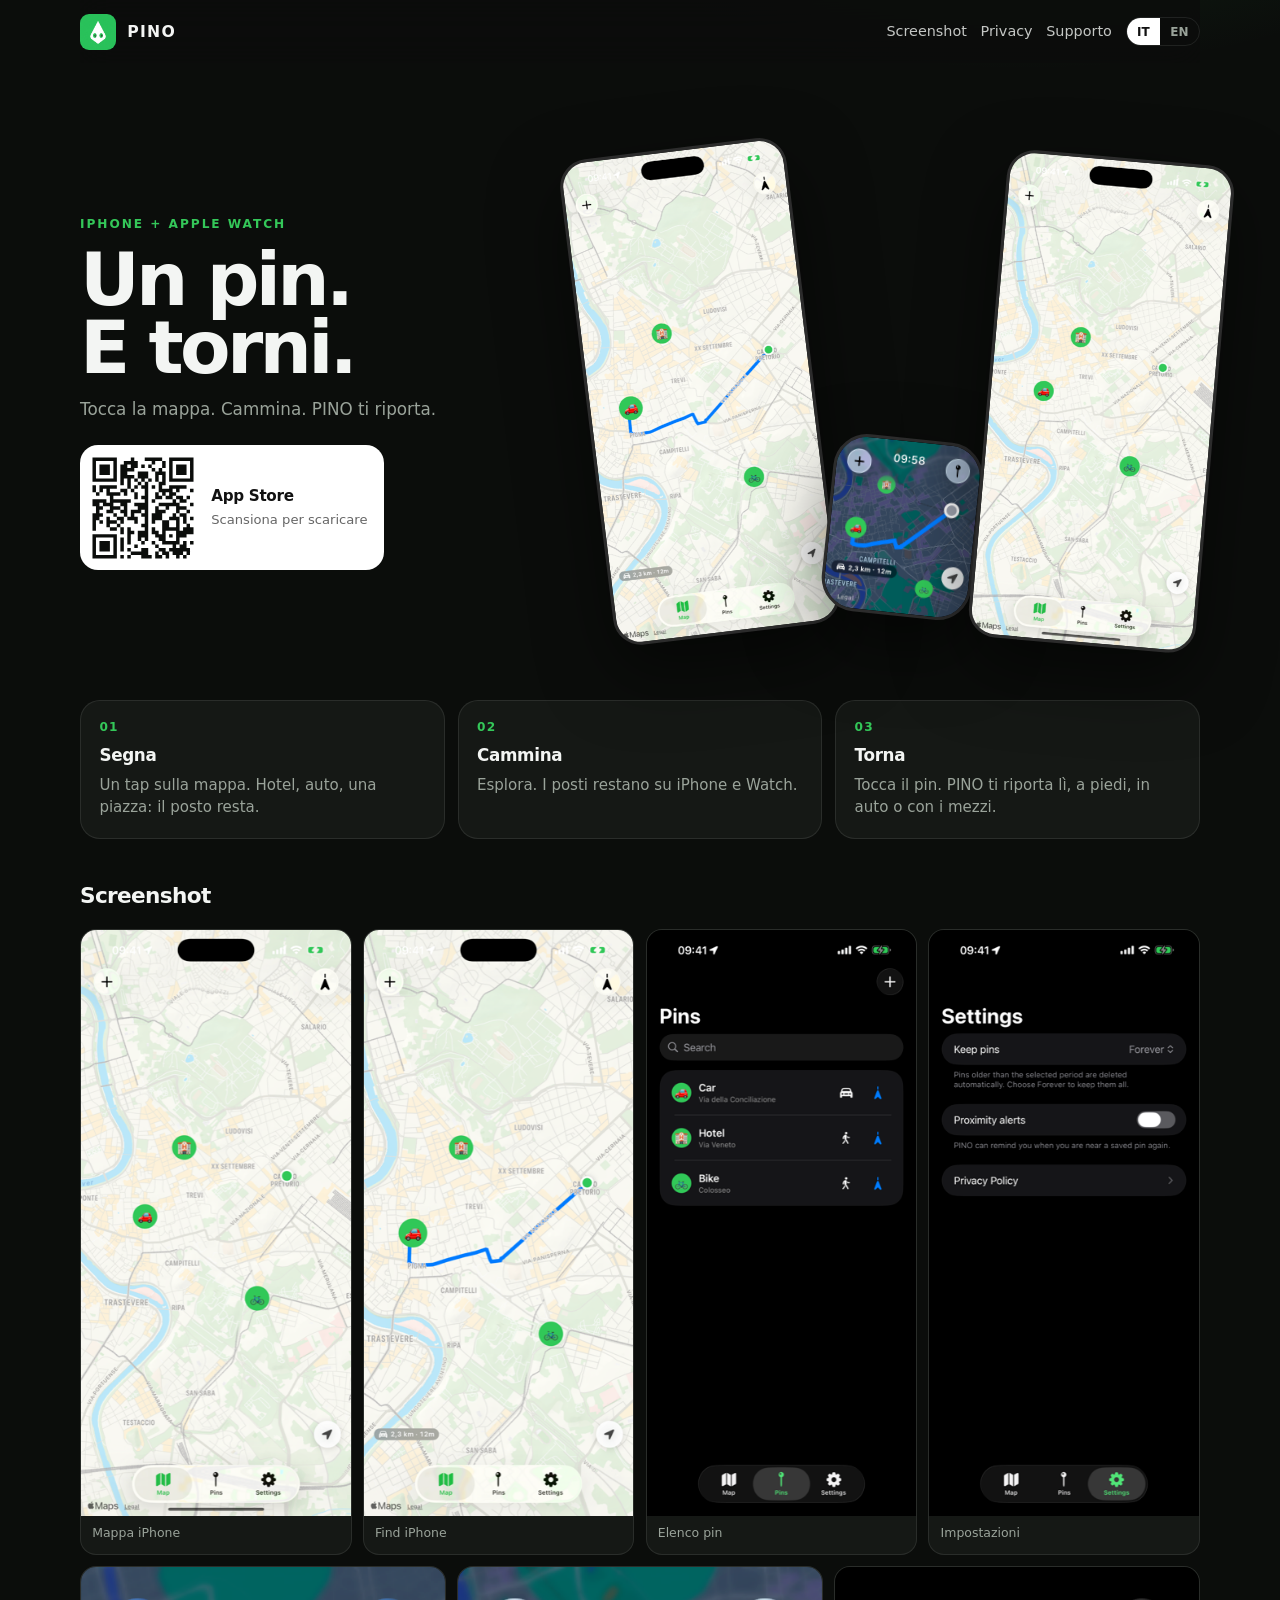
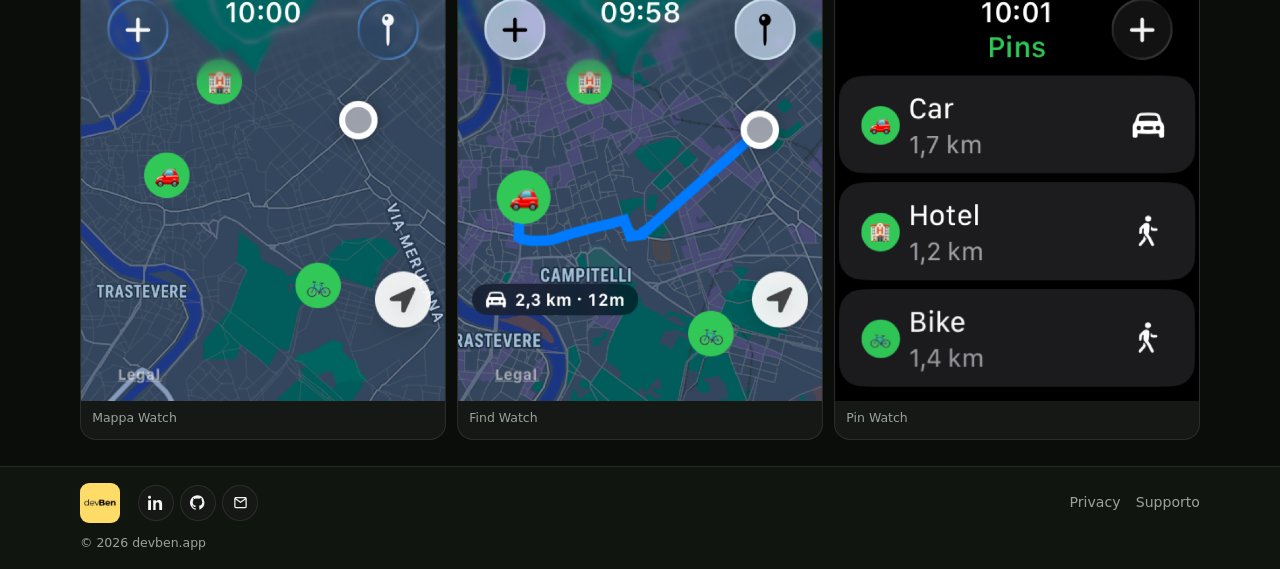
==== docs/index.html @ 6c72daf1 "- init" ====
<!DOCTYPE html>
<html lang="it">
<head>
  <meta charset="utf-8">
  <meta name="viewport" content="width=device-width, initial-scale=1">
  <title>PINO — Un pin. E torni.</title>
  <meta name="description" content="Un pin. E torni. Tocca la mappa, cammina, PINO ti riporta. iPhone e Apple Watch.">
  <link rel="icon" href="icon.png">
  <link rel="apple-touch-icon" href="icon.png">
  <link rel="stylesheet" href="style.css">
</head>
<body>
  <div class="wrap">
    <header class="top">
      <img class="app" src="icon.png" alt="">
      <div class="name">PINO</div>
      <nav>
        <a class="nav-wide" href="#shots" data-i18n="navShots">Screenshot</a>
        <a href="privacy.html">Privacy</a>
        <a class="nav-wide" href="https://github.com/BenJrSky/pino/issues" data-i18n="navSupport">Supporto</a>
        <div class="lang" role="group" aria-label="Language">
          <button type="button" id="lang-it" aria-pressed="true">IT</button>
          <button type="button" id="lang-en" aria-pressed="false">EN</button>
        </div>
      </nav>
    </header>

    <section class="hero">
      <div>
        <p class="kicker">iPhone + Apple Watch</p>
        <h1 id="heroTitle">Un pin.
E torni.</h1>
        <p class="lead" id="heroLead">Tocca la mappa. Cammina. PINO ti riporta.</p>
        <a class="store" id="appStoreLink" href="https://apps.apple.com/app/id0000000000">
          <img id="appStoreQr" src="img/app-store-qr.svg" width="148" height="148" alt="App Store QR">
          <span>
            <strong>App Store</strong>
            <em id="storeLine">Scansiona per scaricare</em>
          </span>
        </a>
      </div>
      <div class="devices" aria-label="App screenshots">
        <img class="phone" src="img/iphone-find.png" alt="PINO Find on iPhone">
        <img class="watch" src="img/watch-find.png" alt="PINO Find on Apple Watch">
        <img class="phone extra" src="img/iphone-map.png" alt="PINO map on iPhone">
      </div>
    </section>

    <section class="how" aria-label="How to use">
      <article class="card">
        <span>01</span>
        <h2 id="s1t">Segna</h2>
        <p id="s1p">Un tap sulla mappa. Hotel, auto, una piazza: il posto resta.</p>
      </article>
      <article class="card">
        <span>02</span>
        <h2 id="s2t">Cammina</h2>
        <p id="s2p">Esplora. I posti restano su iPhone e Watch.</p>
      </article>
      <article class="card">
        <span>03</span>
        <h2 id="s3t">Torna</h2>
        <p id="s3p">Tocca il pin. PINO ti riporta lì, a piedi, in auto o con i mezzi.</p>
      </article>
    </section>

    <h2 class="shots-title" id="shots"><span id="shotsLabel">Screenshot</span></h2>
    <section class="gallery">
      <figure>
        <img src="img/iphone-map.png" alt="Map">
        <figcaption id="c1">Mappa iPhone</figcaption>
      </figure>
      <figure>
        <img src="img/iphone-find.png" alt="Find">
        <figcaption id="c2">Find iPhone</figcaption>
      </figure>
      <figure>
        <img src="img/iphone-pins.png" alt="Pins">
        <figcaption id="c3">Elenco pin</figcaption>
      </figure>
      <figure>
        <img src="img/iphone-settings.png" alt="Settings">
        <figcaption id="c4">Impostazioni</figcaption>
      </figure>
      <figure class="wide">
        <img src="img/watch-map.png" alt="Watch map">
        <figcaption id="c5">Mappa Watch</figcaption>
      </figure>
      <figure class="wide">
        <img src="img/watch-find.png" alt="Watch find">
        <figcaption id="c6">Find Watch</figcaption>
      </figure>
      <figure class="wide">
        <img src="img/watch-pins.png" alt="Watch pins">
        <figcaption id="c7">Pin Watch</figcaption>
      </figure>
    </section>
  </div>

  <footer class="site-footer">
    <div class="wrap">
      <div class="foot-top">
        <a class="brand-lock" href="https://www.devben.app/">
          <img src="brand/devben-logo.png" alt="devBen">
        </a>
        <div class="social">
          <a href="https://www.linkedin.com/in/benito-massidda" aria-label="LinkedIn" rel="noopener">
            <svg viewBox="0 0 24 24" aria-hidden="true"><path d="M4.98 3.5C4.98 4.88 3.88 6 2.5 6S0 4.88 0 3.5 1.12 1 2.5 1 4.98 2.12 4.98 3.5zM.22 8.25H4.8V24H.22zM8.34 8.25h4.36v2.14h.06c.61-1.16 2.1-2.38 4.32-2.38 4.62 0 5.47 3.04 5.47 7v8.99h-4.58v-8c0-1.9-.03-4.35-2.65-4.35-2.65 0-3.06 2.07-3.06 4.21V24H8.34z"/></svg>
          </a>
          <a href="https://github.com/BenJrSky" aria-label="GitHub" rel="noopener">
            <svg viewBox="0 0 24 24" aria-hidden="true"><path d="M12 .3A12 12 0 0 0 8.2 23.7c.6.1.8-.3.8-.6v-2.2c-3.3.7-4-1.6-4-1.6-.5-1.4-1.3-1.8-1.3-1.8-1.1-.8.1-.8.1-.8 1.2.1 1.8 1.2 1.8 1.2 1.1 1.8 2.8 1.3 3.5 1 .1-.8.4-1.3.8-1.6-2.7-.3-5.5-1.3-5.5-6 0-1.3.5-2.4 1.2-3.2-.1-.3-.5-1.6.1-3.2 0 0 1-.3 3.3 1.2a11.3 11.3 0 0 1 6 0c2.3-1.5 3.3-1.2 3.3-1.2.6 1.6.2 2.9.1 3.2.8.8 1.2 1.9 1.2 3.2 0 4.7-2.8 5.7-5.5 6 .4.4.8 1.1.8 2.2v3.2c0 .3.2.7.8.6A12 12 0 0 0 12 .3z"/></svg>
          </a>
          <a href="mailto:dev.benito.massidda@gmail.com" aria-label="Email">
            <svg viewBox="0 0 24 24" aria-hidden="true"><path d="M2 5.5A2.5 2.5 0 0 1 4.5 3h15A2.5 2.5 0 0 1 22 5.5v13a2.5 2.5 0 0 1-2.5 2.5h-15A2.5 2.5 0 0 1 2 18.5v-13zm2.4-.5 7.6 5.4L19.6 5H4.4zM20 7.2l-7.3 5.2a1.2 1.2 0 0 1-1.4 0L4 7.2V18.5c0 .3.2.5.5.5h15c.3 0 .5-.2.5-.5V7.2z"/></svg>
          </a>
        </div>
        <nav class="foot-links" aria-label="PINO">
          <a href="privacy.html">Privacy</a>
          <a href="https://github.com/BenJrSky/pino/issues">Supporto</a>
        </nav>
      </div>
      <p class="copy">© 2026 <a href="https://www.devben.app/">devben.app</a></p>
    </div>
  </footer>

  <script>
    const APP_STORE_URL = "https://apps.apple.com/app/id0000000000";
    const copy = {
      it: {
        navShots: "Screenshot",
        navSupport: "Supporto",
        heroTitle: "Un pin.\nE torni.",
        heroLead: "Tocca la mappa. Cammina. PINO ti riporta.",
        s1t: "Segna", s1p: "Un tap sulla mappa. Hotel, auto, una piazza: il posto resta.",
        s2t: "Cammina", s2p: "Esplora. I posti restano su iPhone e Watch.",
        s3t: "Torna", s3p: "Tocca il pin. PINO ti riporta lì, a piedi, in auto o con i mezzi.",
          c1: "Mappa iPhone", c2: "Find iPhone", c3: "Elenco pin", c4: "Impostazioni",
          c5: "Mappa Watch", c6: "Find Watch", c7: "Pin Watch",
          shotsLabel: "Screenshot",
          storeLine: "Scansiona per scaricare"
      },
      en: {
        navShots: "Screenshots",
        navSupport: "Support",
        heroTitle: "A pin.\nAnd you're back.",
        heroLead: "Tap the map. Walk. PINO brings you back.",
        s1t: "Mark", s1p: "One tap on the map. Hotel, car, a square: the place stays.",
        s2t: "Walk", s2p: "Explore. Places stay on iPhone and Watch.",
        s3t: "Return", s3p: "Tap the pin. PINO takes you there — walk, drive, or transit.",
          c1: "iPhone map", c2: "iPhone Find", c3: "Pins list", c4: "Settings",
          c5: "Watch map", c6: "Watch Find", c7: "Watch pins",
          shotsLabel: "Screenshots",
          storeLine: "Scan to download"
      }
    };
    const ids = ["heroTitle","heroLead","s1t","s1p","s2t","s2p","s3t","s3p","c1","c2","c3","c4","c5","c6","c7","shotsLabel","storeLine"];
    function setLang(lang) {
      document.documentElement.lang = lang;
      document.title = lang === "it" ? "PINO — Un pin. E torni." : "PINO — A pin. And you're back.";
      const t = copy[lang];
      ids.forEach((id) => {
        const el = document.getElementById(id);
        if (el && t[id]) el.textContent = t[id];
      });
      document.querySelectorAll("[data-i18n]").forEach((el) => {
        const key = el.getAttribute("data-i18n");
        if (t[key]) el.textContent = t[key];
      });
      document.getElementById("lang-it").setAttribute("aria-pressed", String(lang === "it"));
      document.getElementById("lang-en").setAttribute("aria-pressed", String(lang === "en"));
    }
    const appStoreLink = document.getElementById("appStoreLink");
    const appStoreQr = document.getElementById("appStoreQr");
    appStoreLink.href = APP_STORE_URL;
    appStoreQr.addEventListener("error", () => {
      appStoreQr.src = "img/app-store-qr.svg";
    }, { once: true });
    appStoreQr.src = "https://api.qrserver.com/v1/create-qr-code/?size=240x240&ecc=M&qzone=1&color=0b0d0b&bgcolor=ffffff&data=" + encodeURIComponent(APP_STORE_URL);
    document.getElementById("lang-it").onclick = () => setLang("it");
    document.getElementById("lang-en").onclick = () => setLang("en");
  </script>
</body>
</html>
---- docs/style.css ----
:root {
  --pino: #34c759;
  --ink: #f3f5f3;
  --muted: #9aa39a;
  --line: rgba(255, 255, 255, 0.09);
  --bg: #0b0d0b;
  --card: #151815;
  --radius: 20px;
}

* { box-sizing: border-box; }
html { scroll-behavior: smooth; }
body {
  margin: 0;
  font-family: ui-sans-serif, system-ui, -apple-system, BlinkMacSystemFont, "Segoe UI", sans-serif;
  color: var(--ink);
  background:
    radial-gradient(900px 480px at 80% -10%, rgba(52, 199, 89, 0.16), transparent 60%),
    var(--bg);
  line-height: 1.5;
}
a { color: var(--pino); }
img { max-width: 100%; display: block; }
.wrap {
  width: min(1120px, calc(100% - 2rem));
  margin: 0 auto;
}
.top {
  position: sticky;
  top: 0;
  z-index: 20;
  display: flex;
  align-items: center;
  gap: 0.7rem;
  padding: 0.85rem 0;
  background: rgba(11, 13, 11, 0.82);
  backdrop-filter: blur(16px);
}
.top img.app {
  width: 36px;
  height: 36px;
  border-radius: 9px;
}
.top .name {
  font-weight: 700;
  letter-spacing: 0.08em;
  font-size: 0.98rem;
}
.top nav {
  margin-left: auto;
  display: flex;
  align-items: center;
  gap: 0.85rem;
  font-size: 0.9rem;
}
.top nav a {
  color: var(--ink);
  text-decoration: none;
  opacity: 0.8;
}
.top nav a:hover,
.top nav a:focus-visible { opacity: 1; color: var(--pino); }
.lang {
  display: flex;
  border: 1px solid var(--line);
  border-radius: 999px;
  overflow: hidden;
}
.lang button {
  appearance: none;
  border: 0;
  background: transparent;
  color: var(--muted);
  padding: 0.28rem 0.65rem;
  cursor: pointer;
  font: inherit;
  font-size: 0.75rem;
  font-weight: 700;
}
.lang button[aria-pressed="true"] {
  background: #fff;
  color: #111;
}
.hero {
  padding: 2.2rem 0 0.4rem;
  display: grid;
  gap: 2rem;
}
@media (min-width: 900px) {
  .hero {
    grid-template-columns: 0.9fr 1.1fr;
    align-items: center;
    min-height: 70vh;
  }
}
.kicker {
  color: var(--pino);
  font-size: 0.76rem;
  font-weight: 700;
  letter-spacing: 0.16em;
  text-transform: uppercase;
  margin: 0 0 0.8rem;
}
h1 {
  font-size: clamp(2.5rem, 7vw, 4.6rem);
  line-height: 0.92;
  letter-spacing: -0.05em;
  margin: 0 0 1rem;
  white-space: pre-line;
}
.lead {
  color: var(--muted);
  font-size: 1.05rem;
  max-width: 34rem;
  margin: 0 0 1.4rem;
}
.store {
  display: inline-flex;
  align-items: center;
  gap: 0.9rem;
  padding: 0.55rem 1rem 0.55rem 0.55rem;
  background: #fff;
  color: #111;
  text-decoration: none;
  border-radius: 18px;
  max-width: 100%;
}
.store:hover,
.store:focus-visible { color: #111; }
.store img {
  width: 108px;
  height: 108px;
  border-radius: 10px;
  flex: 0 0 auto;
}
.store strong {
  display: block;
  font-size: 0.95rem;
  letter-spacing: -0.02em;
}
.store em {
  display: block;
  font-style: normal;
  color: #666;
  font-size: 0.82rem;
  margin-top: 0.15rem;
}
.devices {
  display: flex;
  align-items: flex-end;
  justify-content: center;
  gap: 0.8rem;
  padding: 0.4rem 0 1.6rem;
}
.phone, .watch {
  flex: 0 0 auto;
  background: #000;
  overflow: hidden;
  box-shadow: 0 28px 70px rgba(0, 0, 0, 0.5);
}
.phone {
  width: min(228px, 44vw);
  border-radius: 28px;
  border: 3px solid #2c2c2c;
}
.watch {
  width: min(150px, 30vw);
  border-radius: 34px;
  border: 3px solid #2c2c2c;
}
@media (min-width: 900px) {
  .phone:first-of-type { transform: rotate(-7deg) translateY(8px); }
  .watch { transform: rotate(6deg) translateY(-12px); }
  .phone:last-of-type { transform: rotate(5deg) translateY(18px); }
}
.how {
  display: grid;
  gap: 0.8rem;
  padding: 0.4rem 0 2.6rem;
}
@media (min-width: 720px) {
  .how { grid-template-columns: repeat(3, 1fr); }
}
.card {
  background: var(--card);
  border: 1px solid var(--line);
  border-radius: var(--radius);
  padding: 1.1rem 1.15rem 1.2rem;
}
.card span {
  display: block;
  color: var(--pino);
  font-weight: 700;
  font-size: 0.76rem;
  letter-spacing: 0.1em;
  margin-bottom: 0.4rem;
}
.card h2 {
  font-size: 1.05rem;
  margin: 0;
  letter-spacing: -0.02em;
}
.card p {
  margin: 0.35rem 0 0;
  color: var(--muted);
  font-size: 0.94rem;
}
.shots-title {
  font-size: 1.35rem;
  letter-spacing: -0.03em;
  margin: 0 0 1rem;
  scroll-margin-top: 4.5rem;
}
.gallery {
  display: grid;
  grid-template-columns: repeat(2, 1fr);
  gap: 0.7rem;
  padding-bottom: 1.6rem;
}
@media (min-width: 860px) {
  .gallery { grid-template-columns: repeat(12, 1fr); }
  .gallery figure:nth-child(-n+4) { grid-column: span 3; }
  .gallery figure.wide { grid-column: span 4; }
}
.gallery figure {
  margin: 0;
  background: var(--card);
  border-radius: 16px;
  overflow: hidden;
  border: 1px solid var(--line);
}
.gallery img { width: 100%; height: auto; }
.gallery figcaption {
  font-size: 0.78rem;
  color: var(--muted);
  padding: 0.5rem 0.7rem 0.7rem;
}
.site-footer {
  background: #101510;
  color: var(--muted);
  padding: 1rem 0;
  border-top: 1px solid var(--line);
}
.site-footer a {
  color: inherit;
  text-decoration: none;
}
.site-footer a:hover,
.site-footer a:focus-visible { text-decoration: underline; color: var(--ink); }
.foot-top {
  display: flex;
  flex-wrap: wrap;
  gap: 0.75rem 1.1rem;
  align-items: center;
}
.brand-lock {
  display: flex;
  align-items: center;
  gap: 0.55rem;
  font-weight: 650;
  font-size: 0.92rem;
  color: var(--ink);
}
.brand-lock:hover,
.brand-lock:focus-visible {
  color: var(--ink);
  text-decoration: none;
}
.brand-lock img {
  width: 40px;
  height: 40px;
  border-radius: 9px;
}
.social {
  display: flex;
  gap: 0.4rem;
}
.social a {
  width: 36px;
  height: 36px;
  border-radius: 999px;
  border: 1px solid var(--line);
  display: grid;
  place-items: center;
  background: var(--card);
  color: var(--ink);
}
.social a:hover,
.social a:focus-visible {
  background: #1c1f1c;
  text-decoration: none;
  color: var(--ink);
}
.social svg {
  width: 15px;
  height: 15px;
  fill: currentColor;
}
.foot-links {
  display: flex;
  gap: 0.95rem;
  margin-left: auto;
  font-size: 0.88rem;
}
.copy {
  margin: 0.7rem 0 0;
  font-size: 0.78rem;
}
@media (max-width: 640px) {
  .nav-wide { display: none; }
  .phone.extra { display: none; }
  .foot-links { margin-left: 0; }
}
:focus-visible {
  outline: 2px solid var(--pino);
  outline-offset: 3px;
}
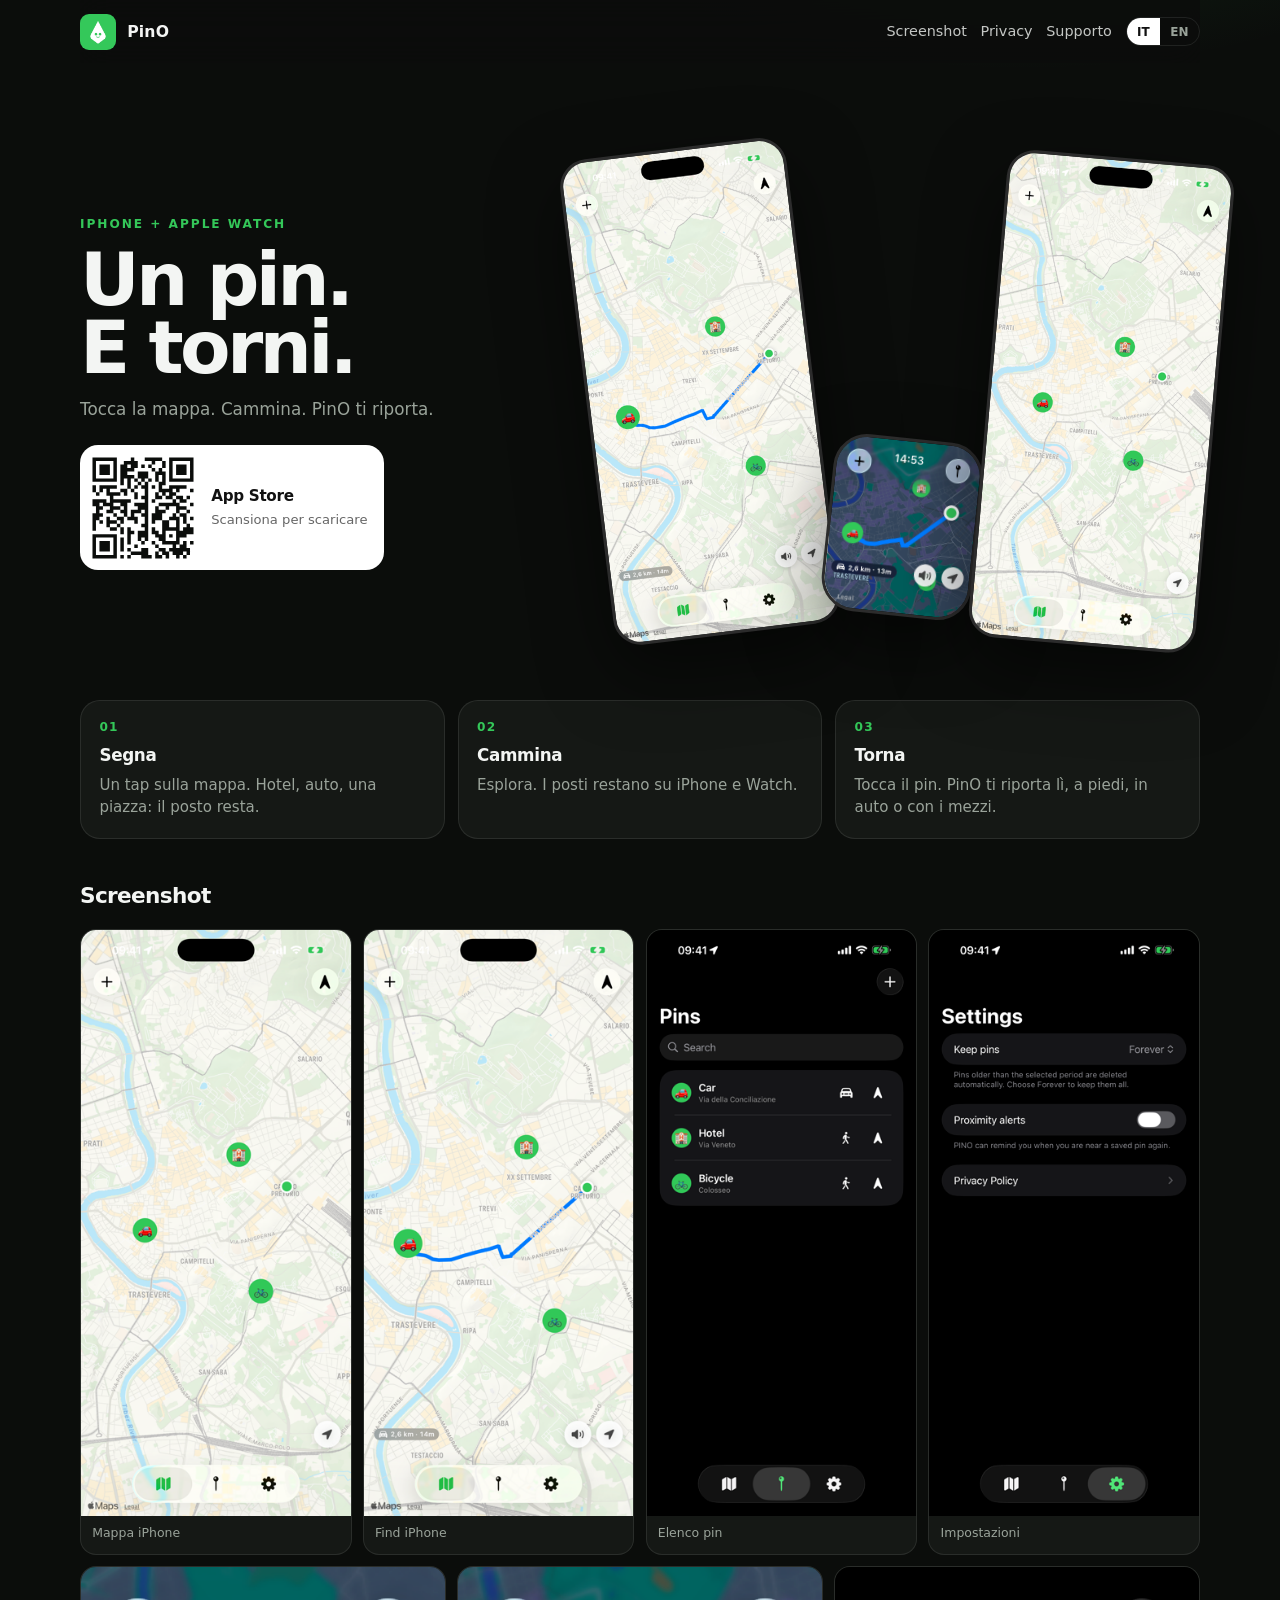
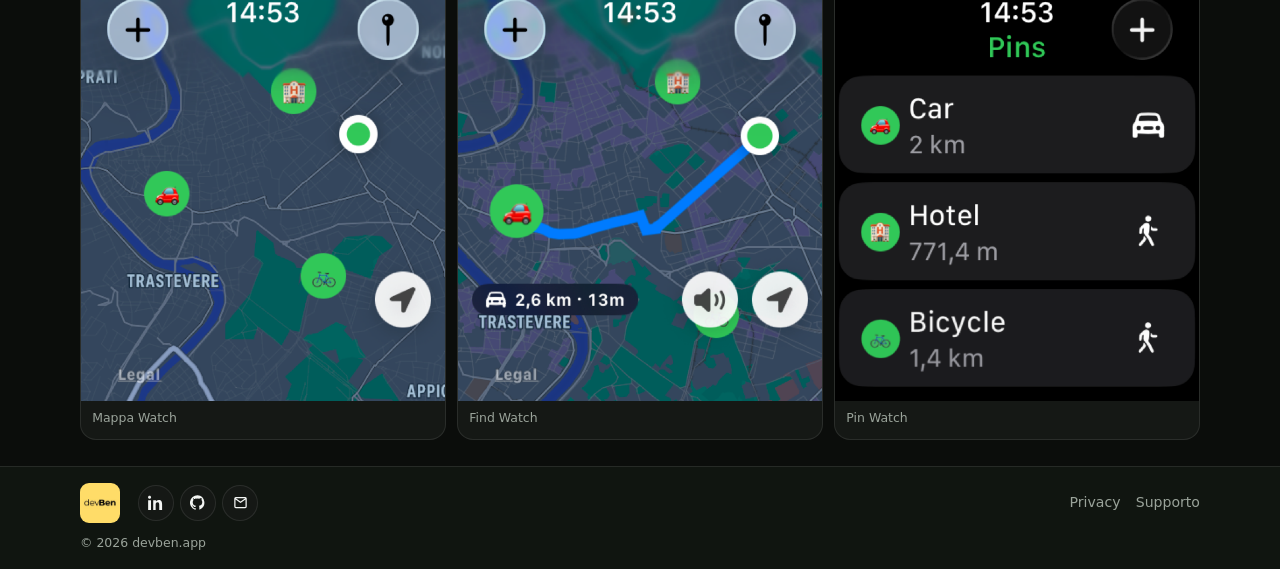
==== commit 696d66e6: "- init" ====
--- a/docs/index.html
+++ b/docs/index.html
@@ -3,8 +3,8 @@
 <head>
   <meta charset="utf-8">
   <meta name="viewport" content="width=device-width, initial-scale=1">
-  <title>PINO — Un pin. E torni.</title>
-  <meta name="description" content="Un pin. E torni. Tocca la mappa, cammina, PINO ti riporta. iPhone e Apple Watch.">
+  <title>PinO — Un pin. E torni.</title>
+  <meta name="description" content="Un pin. E torni. Tocca la mappa, cammina, PinO ti riporta. iPhone e Apple Watch.">
   <link rel="icon" href="icon.png">
   <link rel="apple-touch-icon" href="icon.png">
   <link rel="stylesheet" href="style.css">
@@ -13,7 +13,7 @@
   <div class="wrap">
     <header class="top">
       <img class="app" src="icon.png" alt="">
-      <div class="name">PINO</div>
+      <div class="name">PinO</div>
       <nav>
         <a class="nav-wide" href="#shots" data-i18n="navShots">Screenshot</a>
         <a href="privacy.html">Privacy</a>
@@ -30,7 +30,7 @@
         <p class="kicker">iPhone + Apple Watch</p>
         <h1 id="heroTitle">Un pin.
 E torni.</h1>
-        <p class="lead" id="heroLead">Tocca la mappa. Cammina. PINO ti riporta.</p>
+        <p class="lead" id="heroLead">Tocca la mappa. Cammina. PinO ti riporta.</p>
         <a class="store" id="appStoreLink" href="https://apps.apple.com/app/id0000000000">
           <img id="appStoreQr" src="img/app-store-qr.svg" width="148" height="148" alt="App Store QR">
           <span>
@@ -40,9 +40,9 @@
         </a>
       </div>
       <div class="devices" aria-label="App screenshots">
-        <img class="phone" src="img/iphone-find.png" alt="PINO Find on iPhone">
-        <img class="watch" src="img/watch-find.png" alt="PINO Find on Apple Watch">
-        <img class="phone extra" src="img/iphone-map.png" alt="PINO map on iPhone">
+        <img class="phone" src="img/iphone-find.png" alt="PinO Find on iPhone">
+        <img class="watch" src="img/watch-find.png" alt="PinO Find on Apple Watch">
+        <img class="phone extra" src="img/iphone-map.png" alt="PinO map on iPhone">
       </div>
     </section>
 
@@ -60,7 +60,7 @@
       <article class="card">
         <span>03</span>
         <h2 id="s3t">Torna</h2>
-        <p id="s3p">Tocca il pin. PINO ti riporta lì, a piedi, in auto o con i mezzi.</p>
+        <p id="s3p">Tocca il pin. PinO ti riporta lì, a piedi, in auto o con i mezzi.</p>
       </article>
     </section>
 
@@ -114,7 +114,7 @@
             <svg viewBox="0 0 24 24" aria-hidden="true"><path d="M2 5.5A2.5 2.5 0 0 1 4.5 3h15A2.5 2.5 0 0 1 22 5.5v13a2.5 2.5 0 0 1-2.5 2.5h-15A2.5 2.5 0 0 1 2 18.5v-13zm2.4-.5 7.6 5.4L19.6 5H4.4zM20 7.2l-7.3 5.2a1.2 1.2 0 0 1-1.4 0L4 7.2V18.5c0 .3.2.5.5.5h15c.3 0 .5-.2.5-.5V7.2z"/></svg>
           </a>
         </div>
-        <nav class="foot-links" aria-label="PINO">
+        <nav class="foot-links" aria-label="PinO">
           <a href="privacy.html">Privacy</a>
           <a href="https://github.com/BenJrSky/pino/issues">Supporto</a>
         </nav>
@@ -130,10 +130,10 @@
         navShots: "Screenshot",
         navSupport: "Supporto",
         heroTitle: "Un pin.\nE torni.",
-        heroLead: "Tocca la mappa. Cammina. PINO ti riporta.",
+        heroLead: "Tocca la mappa. Cammina. PinO ti riporta.",
         s1t: "Segna", s1p: "Un tap sulla mappa. Hotel, auto, una piazza: il posto resta.",
         s2t: "Cammina", s2p: "Esplora. I posti restano su iPhone e Watch.",
-        s3t: "Torna", s3p: "Tocca il pin. PINO ti riporta lì, a piedi, in auto o con i mezzi.",
+        s3t: "Torna", s3p: "Tocca il pin. PinO ti riporta lì, a piedi, in auto o con i mezzi.",
           c1: "Mappa iPhone", c2: "Find iPhone", c3: "Elenco pin", c4: "Impostazioni",
           c5: "Mappa Watch", c6: "Find Watch", c7: "Pin Watch",
           shotsLabel: "Screenshot",
@@ -143,10 +143,10 @@
         navShots: "Screenshots",
         navSupport: "Support",
         heroTitle: "A pin.\nAnd you're back.",
-        heroLead: "Tap the map. Walk. PINO brings you back.",
+        heroLead: "Tap the map. Walk. PinO brings you back.",
         s1t: "Mark", s1p: "One tap on the map. Hotel, car, a square: the place stays.",
         s2t: "Walk", s2p: "Explore. Places stay on iPhone and Watch.",
-        s3t: "Return", s3p: "Tap the pin. PINO takes you there — walk, drive, or transit.",
+        s3t: "Return", s3p: "Tap the pin. PinO takes you there — walk, drive, or transit.",
           c1: "iPhone map", c2: "iPhone Find", c3: "Pins list", c4: "Settings",
           c5: "Watch map", c6: "Watch Find", c7: "Watch pins",
           shotsLabel: "Screenshots",
@@ -156,7 +156,7 @@
     const ids = ["heroTitle","heroLead","s1t","s1p","s2t","s2p","s3t","s3p","c1","c2","c3","c4","c5","c6","c7","shotsLabel","storeLine"];
     function setLang(lang) {
       document.documentElement.lang = lang;
-      document.title = lang === "it" ? "PINO — Un pin. E torni." : "PINO — A pin. And you're back.";
+      document.title = lang === "it" ? "PinO — Un pin. E torni." : "PinO — A pin. And you're back.";
       const t = copy[lang];
       ids.forEach((id) => {
         const el = document.getElementById(id);
--- a/docs/style.css
+++ b/docs/style.css
@@ -43,7 +43,7 @@
 }
 .top .name {
   font-weight: 700;
-  letter-spacing: 0.08em;
+  letter-spacing: 0.01em;
   font-size: 0.98rem;
 }
 .top nav {
